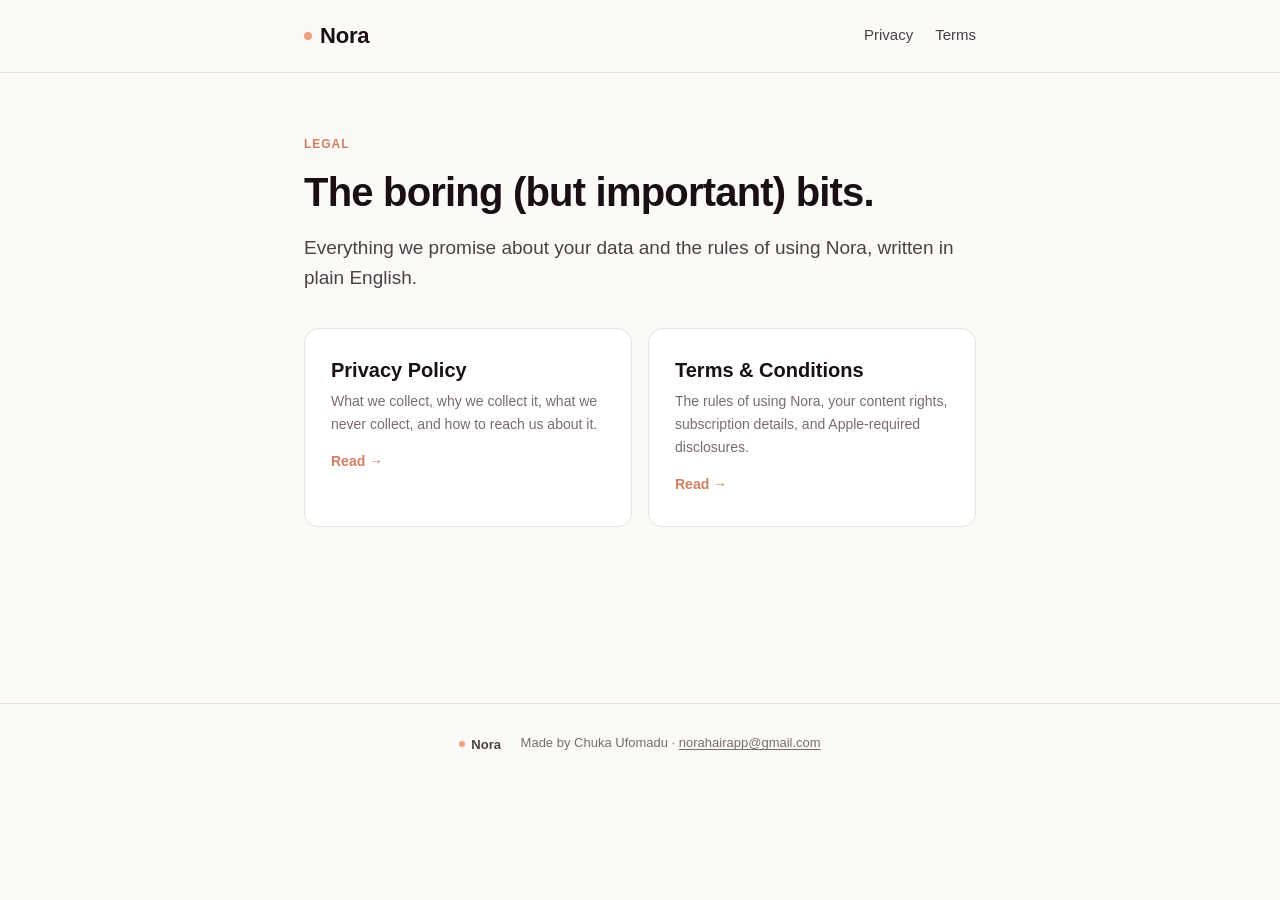
==== index.html @ 3f0f39fe "Initial: Nora privacy policy and terms Static HTML site for GitHub Pages serving Nora's Privacy Poli" ====
<!DOCTYPE html>
<html lang="en">
<head>
  <meta charset="UTF-8">
  <meta name="viewport" content="width=device-width, initial-scale=1.0">
  <meta name="theme-color" content="#FBFAF7">
  <meta name="description" content="Privacy policy and terms of use for Nora — the AI hairstyle try-on app for Black women.">
  <title>Nora — Legal</title>
  <link rel="stylesheet" href="styles.css">
</head>
<body>

<header class="site-header">
  <div class="site-header-inner">
    <a href="index.html" class="brand"><span class="brand-dot" aria-hidden="true"></span>Nora</a>
    <nav class="site-nav" aria-label="Legal">
      <a href="privacy-policy.html">Privacy</a>
      <a href="terms-and-conditions.html">Terms</a>
    </nav>
  </div>
</header>

<main>
  <span class="page-eyebrow">Legal</span>
  <h1>The boring (but important) bits.</h1>
  <p class="lede">Everything we promise about your data and the rules of using Nora, written in plain English.</p>

  <div class="cards">

    <a class="card" href="privacy-policy.html">
      <h3>Privacy Policy</h3>
      <p>What we collect, why we collect it, what we never collect, and how to reach us about it.</p>
      <span class="card-arrow">Read →</span>
    </a>

    <a class="card" href="terms-and-conditions.html">
      <h3>Terms &amp; Conditions</h3>
      <p>The rules of using Nora, your content rights, subscription details, and Apple-required disclosures.</p>
      <span class="card-arrow">Read →</span>
    </a>

  </div>

</main>

<footer class="site-footer">
  <span class="footer-brand"><span class="brand-dot" aria-hidden="true"></span>Nora</span>
  <span>Made by Chuka Ufomadu · <a href="mailto:norahairapp@gmail.com">norahairapp@gmail.com</a></span>
</footer>

</body>
</html>
---- styles.css ----
/* ============================================================
   Nora — Legal pages stylesheet
   ============================================================
   Light theme, max-width content for readability, brand peach
   accent (#EEA081) matching the iOS app's candlelight palette.

   Style language: minimal, system-typeset, no JavaScript, no
   external CSS frameworks. Works fine offline, prints cleanly,
   readable on every viewport from iPhone SE up.
   ============================================================ */

:root {
  --peach: #EEA081;
  --peach-deep: #D27F61;
  --ink: #1A0F14;
  --ink-soft: #4B4146;
  --muted: #7A6B71;
  --bg: #FBFAF7;
  --surface: #FFFFFF;
  --border: #E9E2DE;
  --radius: 14px;
  --max-width: 720px;
  --font-system: -apple-system, BlinkMacSystemFont, "SF Pro Text", "Segoe UI", Roboto, "Helvetica Neue", Arial, sans-serif;
}

* {
  box-sizing: border-box;
}

html {
  scroll-behavior: smooth;
}

body {
  margin: 0;
  padding: 0;
  background: var(--bg);
  color: var(--ink);
  font-family: var(--font-system);
  font-size: 17px;
  line-height: 1.65;
  -webkit-font-smoothing: antialiased;
  -moz-osx-font-smoothing: grayscale;
  text-rendering: optimizeLegibility;
}

/* ----- Header ---------------------------------------------- */

header.site-header {
  position: sticky;
  top: 0;
  z-index: 10;
  background: rgba(251, 250, 247, 0.95);
  backdrop-filter: saturate(160%) blur(14px);
  -webkit-backdrop-filter: saturate(160%) blur(14px);
  border-bottom: 1px solid var(--border);
}

.site-header-inner {
  max-width: var(--max-width);
  margin: 0 auto;
  padding: 18px 24px;
  display: flex;
  align-items: center;
  justify-content: space-between;
  gap: 24px;
}

.brand {
  font-weight: 700;
  font-size: 22px;
  letter-spacing: -0.01em;
  color: var(--ink);
  text-decoration: none;
}

.brand .brand-dot {
  display: inline-block;
  width: 8px;
  height: 8px;
  border-radius: 50%;
  background: var(--peach);
  margin-right: 8px;
  vertical-align: middle;
  transform: translateY(-1px);
}

nav.site-nav {
  display: flex;
  gap: 22px;
  font-size: 15px;
}

nav.site-nav a {
  color: var(--ink-soft);
  text-decoration: none;
  font-weight: 500;
  padding: 4px 0;
  border-bottom: 2px solid transparent;
  transition: color 120ms ease, border-color 120ms ease;
}

nav.site-nav a:hover {
  color: var(--ink);
  border-bottom-color: var(--peach);
}

nav.site-nav a[aria-current="page"] {
  color: var(--ink);
  border-bottom-color: var(--peach);
}

/* ----- Main content ---------------------------------------- */

main {
  max-width: var(--max-width);
  margin: 0 auto;
  padding: 56px 24px 96px;
}

.page-eyebrow {
  display: inline-block;
  font-size: 12px;
  font-weight: 700;
  letter-spacing: 0.08em;
  text-transform: uppercase;
  color: var(--peach-deep);
  margin-bottom: 14px;
}

h1 {
  font-size: 40px;
  line-height: 1.15;
  letter-spacing: -0.02em;
  margin: 0 0 18px;
  font-weight: 800;
  color: var(--ink);
}

.lede {
  font-size: 19px;
  line-height: 1.55;
  color: var(--ink-soft);
  margin: 0 0 36px;
}

.dates {
  font-size: 14px;
  color: var(--muted);
  margin-bottom: 36px;
  padding-bottom: 24px;
  border-bottom: 1px solid var(--border);
}

.dates strong {
  color: var(--ink-soft);
  font-weight: 600;
}

h2 {
  font-size: 26px;
  line-height: 1.25;
  letter-spacing: -0.01em;
  margin: 56px 0 14px;
  font-weight: 700;
  color: var(--ink);
  scroll-margin-top: 80px;
}

h3 {
  font-size: 18px;
  line-height: 1.35;
  margin: 32px 0 10px;
  font-weight: 700;
  color: var(--ink);
  scroll-margin-top: 80px;
}

p {
  margin: 0 0 16px;
  color: var(--ink-soft);
}

ul {
  margin: 0 0 20px;
  padding-left: 22px;
  color: var(--ink-soft);
}

ul li {
  margin-bottom: 8px;
}

ol {
  margin: 0 0 20px;
  padding-left: 22px;
  color: var(--ink-soft);
}

ol li {
  margin-bottom: 8px;
}

strong {
  color: var(--ink);
  font-weight: 700;
}

a {
  color: var(--peach-deep);
  text-decoration: underline;
  text-underline-offset: 2px;
  text-decoration-thickness: 1px;
}

a:hover {
  color: var(--ink);
}

code {
  font-family: "SF Mono", ui-monospace, SFMono-Regular, Menlo, Monaco, Consolas, monospace;
  font-size: 0.92em;
  background: rgba(238, 160, 129, 0.10);
  padding: 1px 6px;
  border-radius: 6px;
  color: var(--ink);
}

hr {
  border: none;
  border-top: 1px solid var(--border);
  margin: 40px 0;
}

/* ----- Index / landing page card --------------------------- */

.cards {
  display: grid;
  grid-template-columns: 1fr;
  gap: 16px;
  margin-top: 36px;
}

@media (min-width: 640px) {
  .cards {
    grid-template-columns: 1fr 1fr;
  }
}

.card {
  display: block;
  background: var(--surface);
  border: 1px solid var(--border);
  border-radius: var(--radius);
  padding: 28px 26px;
  text-decoration: none;
  color: inherit;
  transition: transform 180ms ease, border-color 180ms ease, box-shadow 180ms ease;
}

.card:hover {
  transform: translateY(-2px);
  border-color: var(--peach);
  box-shadow: 0 10px 30px -16px rgba(238, 160, 129, 0.45);
  color: inherit;
}

.card h3 {
  margin: 0 0 6px;
  font-size: 20px;
  color: var(--ink);
}

.card p {
  margin: 0;
  font-size: 14px;
  color: var(--muted);
}

.card-arrow {
  display: inline-block;
  margin-top: 14px;
  font-size: 14px;
  color: var(--peach-deep);
  font-weight: 600;
}

/* ----- Footer ---------------------------------------------- */

footer.site-footer {
  border-top: 1px solid var(--border);
  margin-top: 80px;
  padding: 28px 24px;
  text-align: center;
  color: var(--muted);
  font-size: 13px;
}

footer.site-footer a {
  color: var(--muted);
}

footer.site-footer a:hover {
  color: var(--peach-deep);
}

footer.site-footer .footer-brand {
  display: inline-flex;
  align-items: center;
  gap: 6px;
  font-weight: 600;
  color: var(--ink-soft);
  margin-right: 16px;
}

footer.site-footer .footer-brand .brand-dot {
  width: 6px;
  height: 6px;
  border-radius: 50%;
  background: var(--peach);
}

/* ----- Mobile niceties ------------------------------------- */

@media (max-width: 520px) {
  .site-header-inner {
    padding: 14px 18px;
  }
  nav.site-nav {
    gap: 14px;
    font-size: 14px;
  }
  main {
    padding: 36px 18px 64px;
  }
  h1 {
    font-size: 32px;
  }
  .lede {
    font-size: 17px;
  }
  h2 {
    font-size: 22px;
    margin: 44px 0 12px;
  }
  body {
    font-size: 16px;
  }
}

/* ----- Print ----------------------------------------------- */

@media print {
  header.site-header,
  footer.site-footer,
  .card-arrow {
    display: none;
  }
  body {
    background: white;
    color: black;
    font-size: 11pt;
    line-height: 1.45;
  }
  main {
    max-width: 100%;
    padding: 0;
  }
  h1 {
    font-size: 22pt;
  }
  h2 {
    font-size: 14pt;
    margin-top: 24pt;
  }
  h3 {
    font-size: 12pt;
  }
  a {
    color: black;
    text-decoration: none;
  }
}
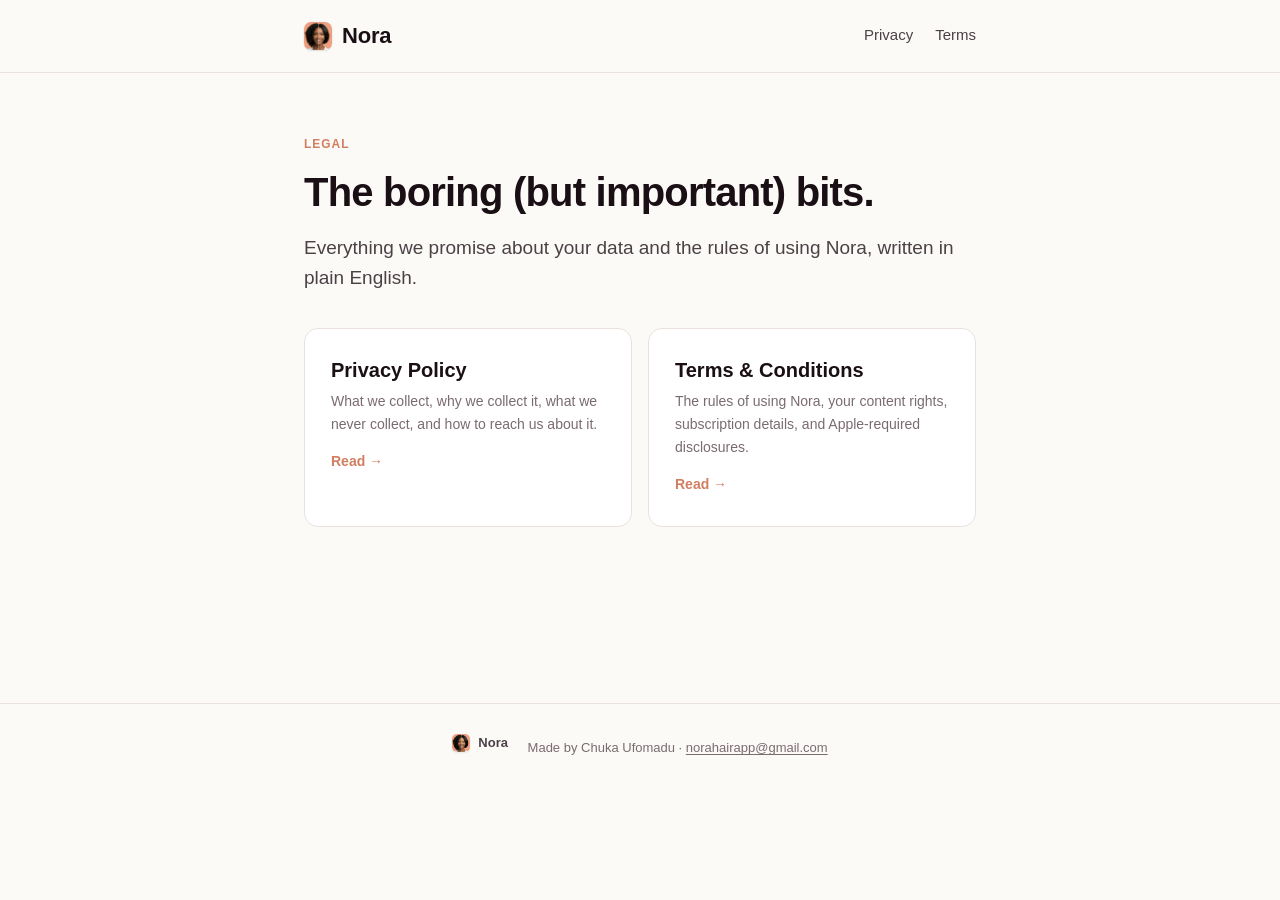
==== commit c522b4d2: "Replace brand dot with Nora app icon Header and footer now use the Nora app icon (256/180/32px rende" ====
--- a/index.html
+++ b/index.html
@@ -7,12 +7,14 @@
   <meta name="description" content="Privacy policy and terms of use for Nora — the AI hairstyle try-on app for Black women.">
   <title>Nora — Legal</title>
   <link rel="stylesheet" href="styles.css">
+  <link rel="icon" type="image/png" href="favicon.png">
+  <link rel="apple-touch-icon" href="apple-touch-icon.png">
 </head>
 <body>
 
 <header class="site-header">
   <div class="site-header-inner">
-    <a href="index.html" class="brand"><span class="brand-dot" aria-hidden="true"></span>Nora</a>
+    <a href="index.html" class="brand"><img class="brand-icon" src="nora-icon.png" alt="" aria-hidden="true" width="28" height="28">Nora</a>
     <nav class="site-nav" aria-label="Legal">
       <a href="privacy-policy.html">Privacy</a>
       <a href="terms-and-conditions.html">Terms</a>
@@ -44,7 +46,7 @@
 </main>
 
 <footer class="site-footer">
-  <span class="footer-brand"><span class="brand-dot" aria-hidden="true"></span>Nora</span>
+  <span class="footer-brand"><img class="brand-icon" src="nora-icon.png" alt="" aria-hidden="true" width="18" height="18">Nora</span>
   <span>Made by Chuka Ufomadu · <a href="mailto:norahairapp@gmail.com">norahairapp@gmail.com</a></span>
 </footer>
 
--- a/styles.css
+++ b/styles.css
@@ -72,17 +72,19 @@
   letter-spacing: -0.01em;
   color: var(--ink);
   text-decoration: none;
-}
-
-.brand .brand-dot {
-  display: inline-block;
-  width: 8px;
-  height: 8px;
-  border-radius: 50%;
-  background: var(--peach);
-  margin-right: 8px;
-  vertical-align: middle;
-  transform: translateY(-1px);
+  display: inline-flex;
+  align-items: center;
+  gap: 10px;
+}
+
+.brand .brand-icon {
+  width: 28px;
+  height: 28px;
+  border-radius: 7px;
+  display: block;
+  object-fit: cover;
+  box-shadow: 0 1px 2px rgba(26, 15, 20, 0.10),
+              0 0 0 0.5px rgba(26, 15, 20, 0.04);
 }
 
 nav.site-nav {
@@ -307,17 +309,19 @@
 footer.site-footer .footer-brand {
   display: inline-flex;
   align-items: center;
-  gap: 6px;
+  gap: 8px;
   font-weight: 600;
   color: var(--ink-soft);
   margin-right: 16px;
 }
 
-footer.site-footer .footer-brand .brand-dot {
-  width: 6px;
-  height: 6px;
-  border-radius: 50%;
-  background: var(--peach);
+footer.site-footer .footer-brand .brand-icon {
+  width: 18px;
+  height: 18px;
+  border-radius: 5px;
+  display: inline-block;
+  object-fit: cover;
+  box-shadow: 0 1px 2px rgba(26, 15, 20, 0.08);
 }
 
 /* ----- Mobile niceties ------------------------------------- */
